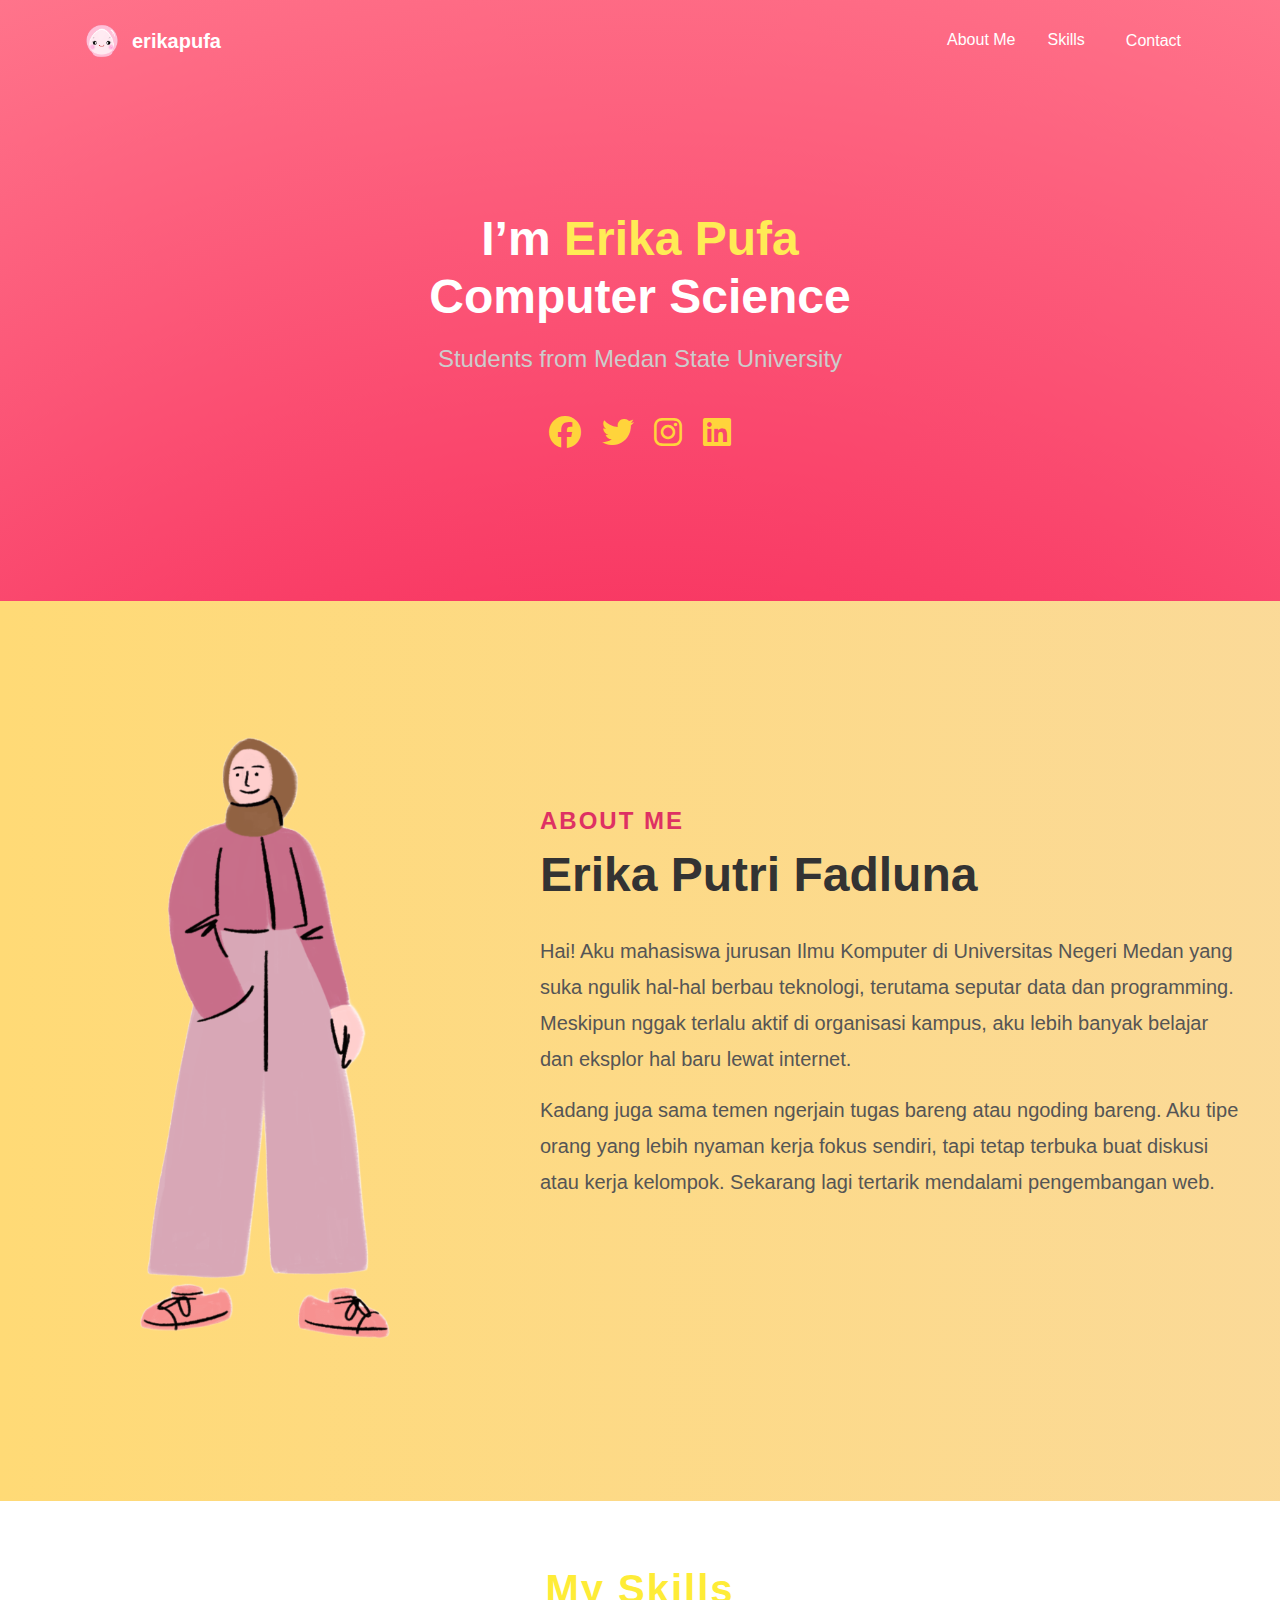
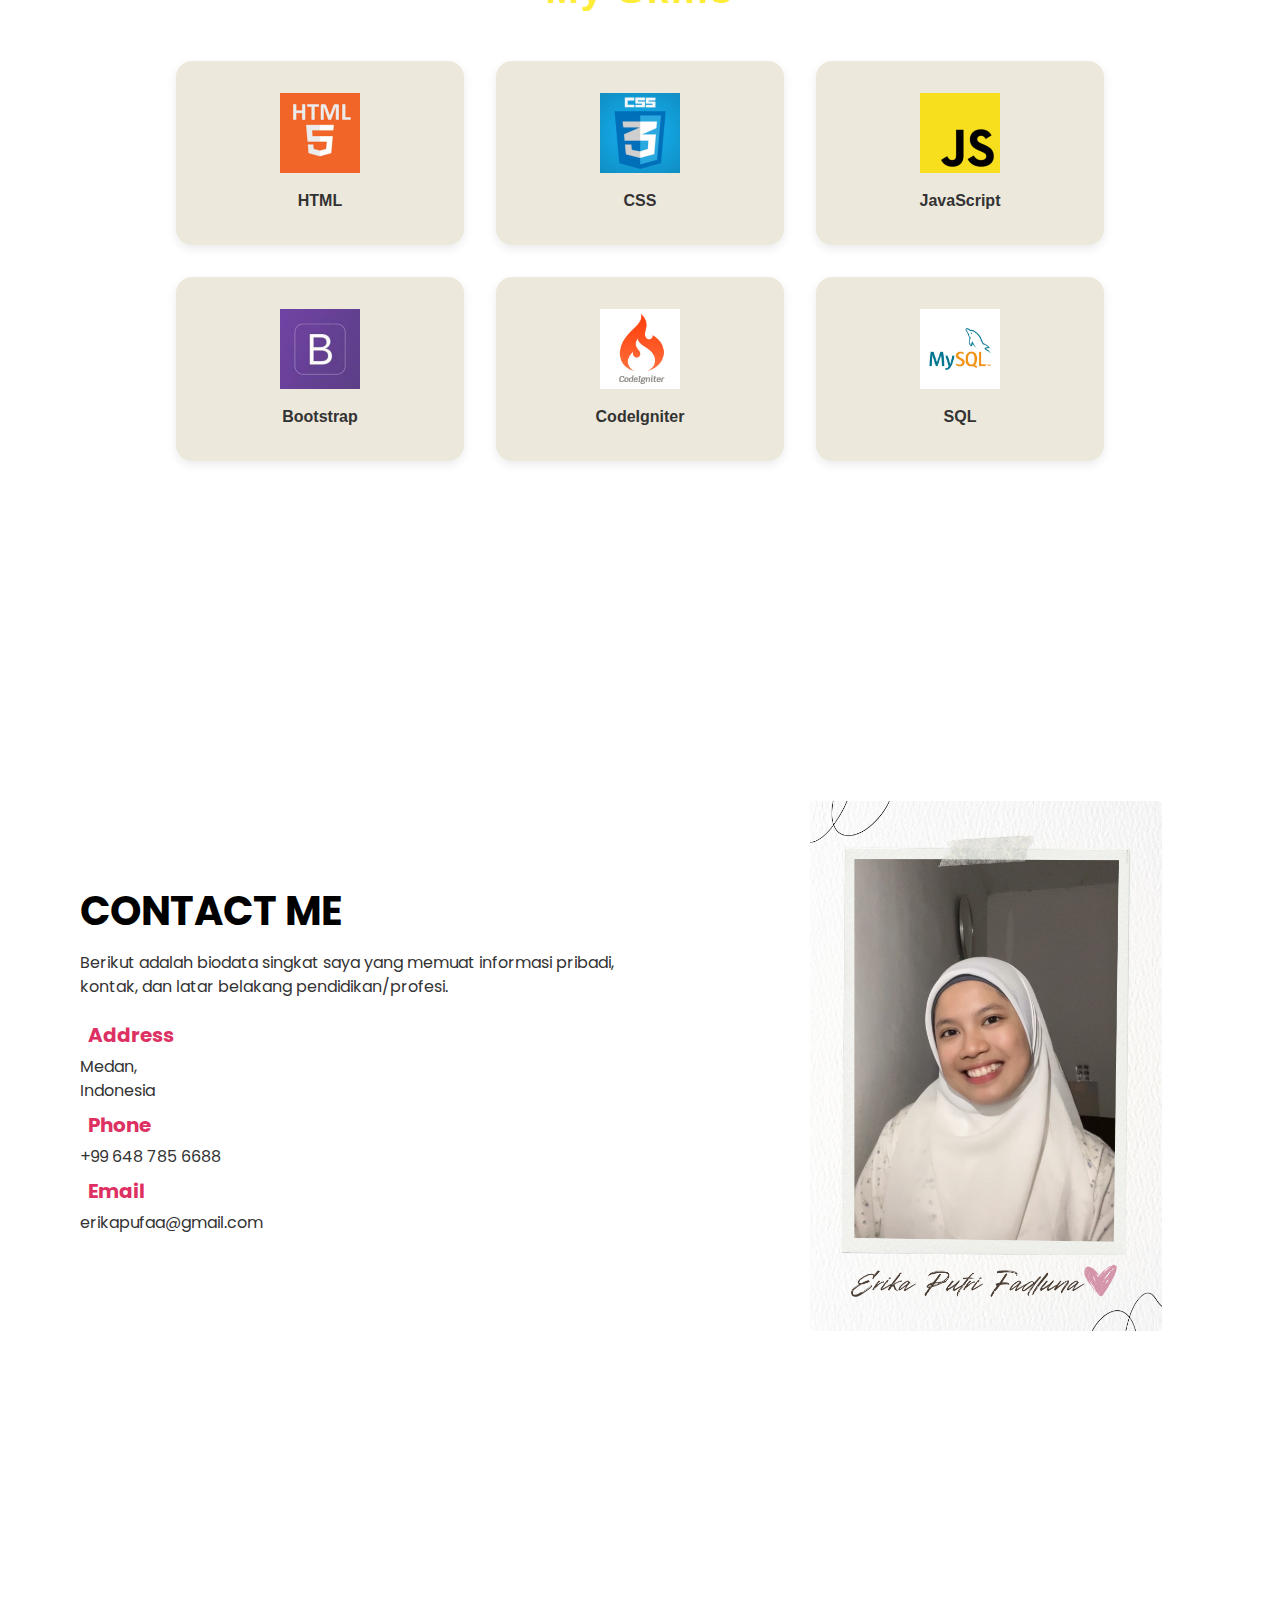
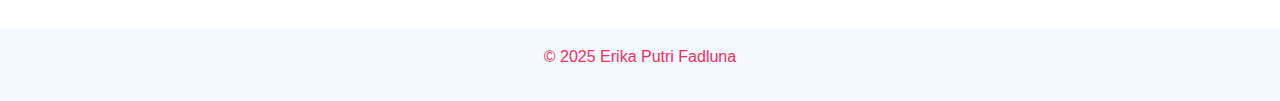
==== index.html @ 7e0f8bf0 "profile" ====
<!DOCTYPE html>
<html lang="id">
  <head>
    <meta charset="UTF-8" />
    <meta name="viewport" content="width=device-width, initial-scale=1.0" />
    <title>Biodata Erika Putri Fadluna</title>
    <!-- Bootstrap CSS -->
    <link
      rel="stylesheet"
      href="https://cdn.jsdelivr.net/npm/bootstrap@5.3.0/dist/css/bootstrap.min.css"
    />
    <!-- Font Awesome CDN -->
    <link
      rel="stylesheet"
      href="https://cdnjs.cloudflare.com/ajax/libs/font-awesome/6.4.0/css/all.min.css"
    />
    <link href="https://fonts.googleapis.com/css2?family=Poppins:wght@300;400;500;600;700&display=swap" rel="stylesheet">
    <link rel="stylesheet" href="/assets/css/style.css" />
    <link rel="stylesheet" href="/assets/css/about.css" />
    <link rel="stylesheet" href="/assets/css/skills.css" />
    <link rel="stylesheet" href="/assets/css/contact.css" />
  </head>
  <body>
    <!-- NAVBAR -->
    <nav class="navbar navbar-expand-lg">
      <div class="container">
        <a class="navbar-brand" href="#">
          <!-- Logo foto di sebelah kiri teks -->
          <img src="/assets/img/logo.png" />
          erikapufa
        </a>
        <button
          class="navbar-toggler text-white"
          type="button"
          data-bs-toggle="collapse"
          data-bs-target="#navbarNav"
          aria-controls="navbarNav"
          aria-expanded="false"
          aria-label="Toggle navigation"
        >
          <span class="navbar-toggler-icon"></span>
        </button>
        <div class="collapse navbar-collapse" id="navbarNav">
          <ul class="navbar-nav ms-auto">
            <li class="nav-item">
              <a class="nav-link" href="#about">About Me</a>
            </li>
            <li class="nav-item">
              <a class="nav-link" href="#skills">Skills</a>
            </li>
            <li class="nav-item">
              <a class="btn btn-contact" href="#contact">Contact</a>
            </li>
          </ul>
        </div>
      </div>
    </nav>
    <!-- END NAVBAR -->

    <!-- HERO SECTION -->
    <section class="hero-section">
      <div class="container">
        <h1>
          I’m <span>Erika Pufa</span> <br />
          Computer Science
        </h1>
        <p class="sub-heading">Students from Medan State University</p>
        <div class="social-icons">
          <!-- Ikon sosial media -->
          <a href="https://facebook.com" target="_blank"
            ><i class="fab fa-facebook" style="color: #ffd43b"></i
          ></a>
          <a href="https://x.com/imikaa18" target="_blank"
            ><i class="fab fa-twitter" style="color: #ffd43b"></i
          ></a>
          <a href="https://www.instagram.com/erikapufa/" target="_blank"
            ><i class="fab fa-instagram" style="color: #ffd43b"></i
          ></a>
          <a href="https://linkedin.com" target="_blank"
            ><i class="fab fa-linkedin" style="color: #ffd43b"></i
          ></a>
        </div>
      </div>
    </section>
    <!-- END HERO SECTION -->

    <!-- About -->

    <!-- Bagian About -->
    <section class="about-section" id="about">
      <div class="about-content">
        <!-- Kolom untuk foto -->
        <div class="profile-wrapper">
          <div class="black-box"></div>
          <img src="/assets/img/me.png" alt="Foto Profil" />
        </div>

        <!-- Kolom untuk teks -->
        <div class="text-content">
          <div class="intro-title">
            <h2>About me</h2>
            <h1>Erika Putri Fadluna</h1>
          </div>
          <div class="content">
            <p>
              Hai! Aku mahasiswa jurusan Ilmu Komputer di Universitas Negeri
              Medan yang suka ngulik hal-hal berbau teknologi, terutama seputar
              data dan programming. Meskipun nggak terlalu aktif di organisasi
              kampus, aku lebih banyak belajar dan eksplor hal baru lewat
              internet.
            </p>
            <p>
              Kadang juga sama temen ngerjain tugas bareng atau ngoding bareng.
              Aku tipe orang yang lebih nyaman kerja fokus sendiri, tapi tetap
              terbuka buat diskusi atau kerja kelompok. Sekarang lagi tertarik
              mendalami pengembangan web.
            </p>
          </div>
        </div>
      </div>
    </section>

    <!-- Skill -->
     <section class="skills-section" id="skills">
    <h2 class="skills-title">My Skills</h2>
    <div class="skills-container">
      <!-- grid ikon -->
      <div class="skills-grid">
  <div class="skill-card">
    <img src="/assets/img/html.png" alt="HTML">
    <div class="skill-info">
      <span class="skill-name">HTML</span>
      <div class="skill-bar"><div class="skill-level" style="width: 95%;"></div></div>
    </div>
  </div>
  <div class="skill-card">
    <img src="/assets/img/css.png" alt="CSS">
    <div class="skill-info">
      <span class="skill-name">CSS</span>
      <div class="skill-bar"><div class="skill-level" style="width: 90%;"></div></div>
    </div>
  </div>
  <div class="skill-card">
    <img src="/assets/img/js.png" alt="JavaScript">
    <div class="skill-info">
      <span class="skill-name">JavaScript</span>
      <div class="skill-bar"><div class="skill-level" style="width: 80%;"></div></div>
    </div>
  </div>
  <div class="skill-card">
    <img src="/assets/img/bs.png" alt="Bootstrap">
    <div class="skill-info">
      <span class="skill-name">Bootstrap</span>
      <div class="skill-bar"><div class="skill-level" style="width: 85%;"></div></div>
    </div>
  </div>
  <div class="skill-card">
    <img src="/assets/img/codeigniter.jpg" alt="CodeIgniter">
    <div class="skill-info">
      <span class="skill-name">CodeIgniter</span>
      <div class="skill-bar"><div class="skill-level" style="width: 75%;"></div></div>
    </div>
  </div>
  <div class="skill-card">
    <img src="/assets/img/sql.jpg" alt="SQL">
    <div class="skill-info">
      <span class="skill-name">SQL</span>
      <div class="skill-bar"><div class="skill-level" style="width: 88%;"></div></div>
    </div>
  </div>
</div>
  </section>

  <!-- Contact -->
       <div class="contact-section" id="contact">
      <div class="row align-items-center">
        <div class="col-md-6">
          <div class="contact-info">
            <h2 class="mb-3">CONTACT ME</h2>
            <p>Berikut adalah biodata singkat saya yang memuat informasi pribadi, kontak, dan latar belakang pendidikan/profesi.</p>

            <div class="mt-4">
              <h5><i class="bi bi-geo-alt-fill me-2"></i> Address</h5>
              <p>Medan,<br />Indonesia</p>
              <h5><i class="bi bi-telephone-fill me-2"></i> Phone</h5>
              <p>+99 648 785 6688</p>

              <h5><i class="bi bi-envelope-fill me-2"></i> Email</h5>
              <p>erikapufaa@gmail.com</p>
            </div>
          </div>
        </div>
        <div class="col-md-6 text-center">
          <img
            src="/assets/img/contact.png"
            alt="Contact Image"
            class="contact-image"
          />
        </div>
      </div>
    </div>

    <!-- FOOTER -->
    <footer>
      <div class="container">
        <p>&copy; 2025 Erika Putri Fadluna</p>
      </div>
    </footer>

    <!-- Bootstrap JS -->
    <script src="https://cdn.jsdelivr.net/npm/bootstrap@5.3.0/dist/js/bootstrap.bundle.min.js"></script>
<script>
  // 0. Matikan scroll restoration otomatis (HTML5 History API)
  if ('scrollRestoration' in history) {
    history.scrollRestoration = 'manual';
  }

  window.addEventListener('load', function() {
    // 1. Deteksi reload
    const perf = window.performance || window.webkitPerformance || window.msPerformance;
    let isReload = false;

    if (perf.getEntriesByType) {
      const nav = perf.getEntriesByType('navigation');
      if (nav.length > 0) {
        isReload = nav[0].type === 'reload';
      }
    }
    if (!isReload && perf.navigation) {
      isReload = perf.navigation.type === perf.navigation.TYPE_RELOAD;
    }

    // 2. Jika reload dan ada hash, hapus hash dan scroll ke atas
    if (isReload && window.location.hash) {
      history.replaceState(
        null,
        document.title,
        window.location.pathname + window.location.search
      );
      // 3. Scroll ke paling atas
      window.scrollTo(0, 0);
    }
  });
</script>
  </body>
</html>
---- assets/css/style.css ----
/* Global Reset */
      * {
        margin: 0;
        padding: 0;
        box-sizing: border-box;
      }
      body {
        font-family: "Segoe UI", Tahoma, Geneva, Verdana, sans-serif;
        background: radial-gradient(circle at center, #de3163, #f72c5b 50%, #ff748b);
        color: #ffffff;
        min-height: 100vh;
        position: relative;
        overflow-x: hidden;
      }
      /* NAVBAR */
      nav.navbar {
        background-color: transparent;
        padding: 1rem 2rem;
      }
      nav.navbar .navbar-brand {
        display: flex;
        align-items: center;
        font-weight: 700;
        color: #fff;
      }
      nav.navbar .navbar-brand img {
        height: 40px; /* Atur ukuran logo sesuai keinginan */
        margin-right: 10px; /* Jarak antara logo dengan teks */
      }
      nav.navbar .nav-link {
        color: #fff;
        margin-right: 1rem;
        transition: color 0.3s;
      }
      nav.navbar .nav-link:hover {
        color: #ddd;
      }
      .btn-contact {
        color: #fff;
        transition: 0.3s;
        padding: 0.5rem 1rem;
      }
      .btn-contact:hover {
        color: #ddd;
      }
      /* HERO SECTION */
      .hero-section {
        text-align: center;
        padding: 4rem 1rem;
        margin-top: 4rem;
        margin-bottom: 5rem;
        animation: fadeIn 1s ease-out;
      }
      .hero-section h1 {
        font-size: 2rem;
        font-weight: 700;
        margin-bottom: 1rem;
      }
      .hero-section h1 span {
        color: #ffeb55;
      }
      .hero-section .sub-heading {
        font-size: 1.2rem;
        color: #ccc;
        margin-bottom: 2rem;
      }
      .hero-section .social-icons {
        margin-top: 2rem;
      }
      .hero-section .social-icons a {
        color: #fff;
        font-size: 2rem;
        margin: 0 0.5rem;
        transition: transform 0.3s, color 0.3s;
      }
      .hero-section .social-icons a:hover {
        transform: scale(1.1);
        color: #ffeb55;
      }
      /* KEYFRAMES ANIMASI */
      @keyframes fadeIn {
        0% {
          opacity: 0;
          transform: translateY(10px);
        }
        100% {
          opacity: 1;
          transform: translateY(0);
        }
      }
      /* RESPONSIVE */
      @media (min-width: 768px) {
        .hero-section h1 {
          font-size: 3rem;
        }
        .hero-section .sub-heading {
          font-size: 1.5rem;
        }
      }
      /* FOOTER */
      footer {
        background-color: #f2f9ff;
        padding: 1rem;
        text-align: center;
        color: #f72c5b;
        position: absolute;
        bottom: 0;
        width: 100%;
      }
---- assets/css/about.css ----
/* Bagian container utama */
.about-section {
  min-height: 100vh;
  padding: 50px 20px; /* Tambah padding sisi agar lebih nyaman di mobile */
  background: linear-gradient(270deg, #ff9a9e, #fad0c4, #f4d9d0, #ffda76);
  background-size: 800% 800%;
  animation: gradientAnimation 15s ease infinite;
  display: flex;
  justify-content: center;
  color: none;
  align-items: center; /* Tambahkan untuk vertikal align */
}

@keyframes gradientAnimation {
  0% {
    background-position: 0% 50%;
  }
  50% {
    background-position: 100% 50%;
  }
  100% {
    background-position: 0% 50%;
  }
}

.about-content {
  display: flex;
  align-items: center;
  gap: 50px;
  flex-wrap: wrap;
  max-width: 1200px;
  width: 100%;
  margin: auto;
}

/* Kolom foto */
.profile-wrapper {
  flex: 1;
  max-width: 400px;

  margin: auto;
  padding: 10px;
  border-radius: 12px;
}

.profile-wrapper img {
  width: 100%;
  height: auto;
  display: block;
}

/* Kolom teks */
.text-content {
  flex: 2;
  max-width: 700px;
  margin-bottom: 5rem;
}

.intro-title h2 {
  font-size: 24px;
  font-weight: bold;
  text-transform: uppercase;
  color: #de3163;
  margin-bottom: 10px;
  letter-spacing: 2px;
}

.intro-title h1 {
  font-size: 48px;
  font-weight: 700;
  margin-bottom: 30px;
  color: #333;
}

.content {
  font-size: 20px;
  color: #555;
  line-height: 1.8;
}

.content p {
  margin-bottom: 15px;
}

.wave-decoration {
  width: 60px;
  height: 3px;
  background-color: #ccc;
  margin-top: 20px;
  background-image: linear-gradient(to right, #ccc 33%, transparent 33%),
    linear-gradient(to right, #ccc 33%, transparent 33%);
  background-size: 6px 3px;
  background-repeat: repeat-x;
}

/* Responsivitas */
@media (max-width: 768px) {
  .about-content {
    flex-direction: column;
    text-align: center;
    gap: 30px;
  }

  .profile-wrapper {
    max-width: 300px; /* Supaya nggak terlalu besar di layar kecil */
    width: 100%;
  }

  .profile-wrapper img {
    width: 100%;
    height: auto;
    display: block;
    margin: 0 auto;
  }

  .text-content {
    margin-bottom: 2rem;
    padding: 0 10px;
  }

  .intro-title h1 {
    font-size: 32px;
  }

  .intro-title h2 {
    font-size: 18px;
  }

  .content {
    font-size: 15px;
  }
}
---- assets/css/skills.css ----
:root {
  --card-bg: #fefefe;
  --accent: #ffeb55;
  --bg-dark: #222;
  --text-dark: #333;
  --text-muted: #666;
}

body {
  margin: 0;
  font-family: 'Segoe UI', Tahoma, Geneva, Verdana, sans-serif;
  background-color: #fff;
}

.skills-section {
  min-height: 100vh;
  padding: 4rem 1rem;
  text-align: center;
  background-color: white;
   color: var(--text-dark);
}

.skills-title {
  font-size: 2.5rem;
  margin-bottom: 3rem;
  letter-spacing: 2px;
  font-weight: bold;
  color: #FEEC37;
}

.skills-container {
  display: flex;
  justify-content: center;
  flex-wrap: wrap;
  gap: 2rem;
}

.skills-grid {
  display: grid;
  grid-template-columns: repeat(3, 1fr);
  grid-template-rows: repeat(2, auto);
  gap: 2rem;
  max-width: 960px;
  width: 100%;
  padding: 0 1rem;
}

.skill-card {
  background: #EDE8DC;
  border-radius: 1rem;
  padding: 2rem 1.5rem;
  display: flex;
  flex-direction: column;
  align-items: center;
  transition: transform 0.3s ease, box-shadow 0.3s ease;
  box-shadow: 0 4px 10px rgba(0, 0, 0, 0.08);
  cursor: pointer;
}

.skill-card:hover {
  transform: translateY(-5px);
  box-shadow: 0 8px 20px rgba(0, 0, 0, 0.15);
}

.skill-card img {
  width: 80px;
  height: auto;
  margin-bottom: 1rem;
}

.skill-info {
  text-align: center;
  width: 100%;
  position: relative;
}

.skill-name {
  font-weight: 600;
  font-size: 1rem;
  color: var(--text-dark);
  margin-bottom: 0.5rem;
}

/* Removed skill-bar and skill-percent related styles */

/* Responsive */
@media (max-width: 768px) {
  .skills-grid {
    grid-template-columns: repeat(2, 1fr);
  }
}

@media (max-width: 480px) {
  .skills-grid {
    grid-template-columns: 1fr;
  }

  .skill-card {
    padding: 1.5rem;
  }

  .skills-title {
    font-size: 2rem;
  }
}
---- assets/css/contact.css ----
/* === Desktop (default) === */
.contact-section {
  background-color: white;
  min-height: 100vh;
  font-family: "Poppins", sans-serif;
  color: var(--text-dark);
  padding-left: 5rem;
  padding-bottom: 5rem;
}
.contact-info h2 {
  color: black;
  font-weight: bold;
  font-size: 2.5rem;
}
.contact-info h5 {
  color: #de3163;
  font-weight: bold;
  font-size: 1.25rem;
}
.contact-info p {
  margin-bottom: 10px;
  font-size: 1rem;
}
.contact-image {
  max-width: 60%;
  border-radius: 5px;
}

/* === Tablet & Mobile (≤768px) === */
@media (max-width: 768px) {
  .contact-section {
    padding-left: 2rem;
    padding-right: 2rem;
    padding-bottom: 3rem;
  }
  .contact-info h2 {
    font-size: 2rem;
    text-align: center;
  }
  .contact-info h5 {
    font-size: 1.1rem;
  }
  .contact-info p {
    font-size: 0.95rem;
  }
  .contact-image {
    max-width: 80%;
    margin: 2rem auto 0;
    display: block;
  }
}

/* === Ponsel Kecil (≤576px) === */
@media (max-width: 576px) {
  .contact-section {
    padding-left: 1rem;
    padding-right: 1rem;
    padding-bottom: 2rem;
  }
  .contact-info h2 {
    font-size: 1.75rem;
  }
  .contact-info h5 {
    font-size: 1rem;
  }
  .contact-info p {
    font-size: 0.9rem;
  }
  .contact-image {
    max-width: 100%;
  }
}
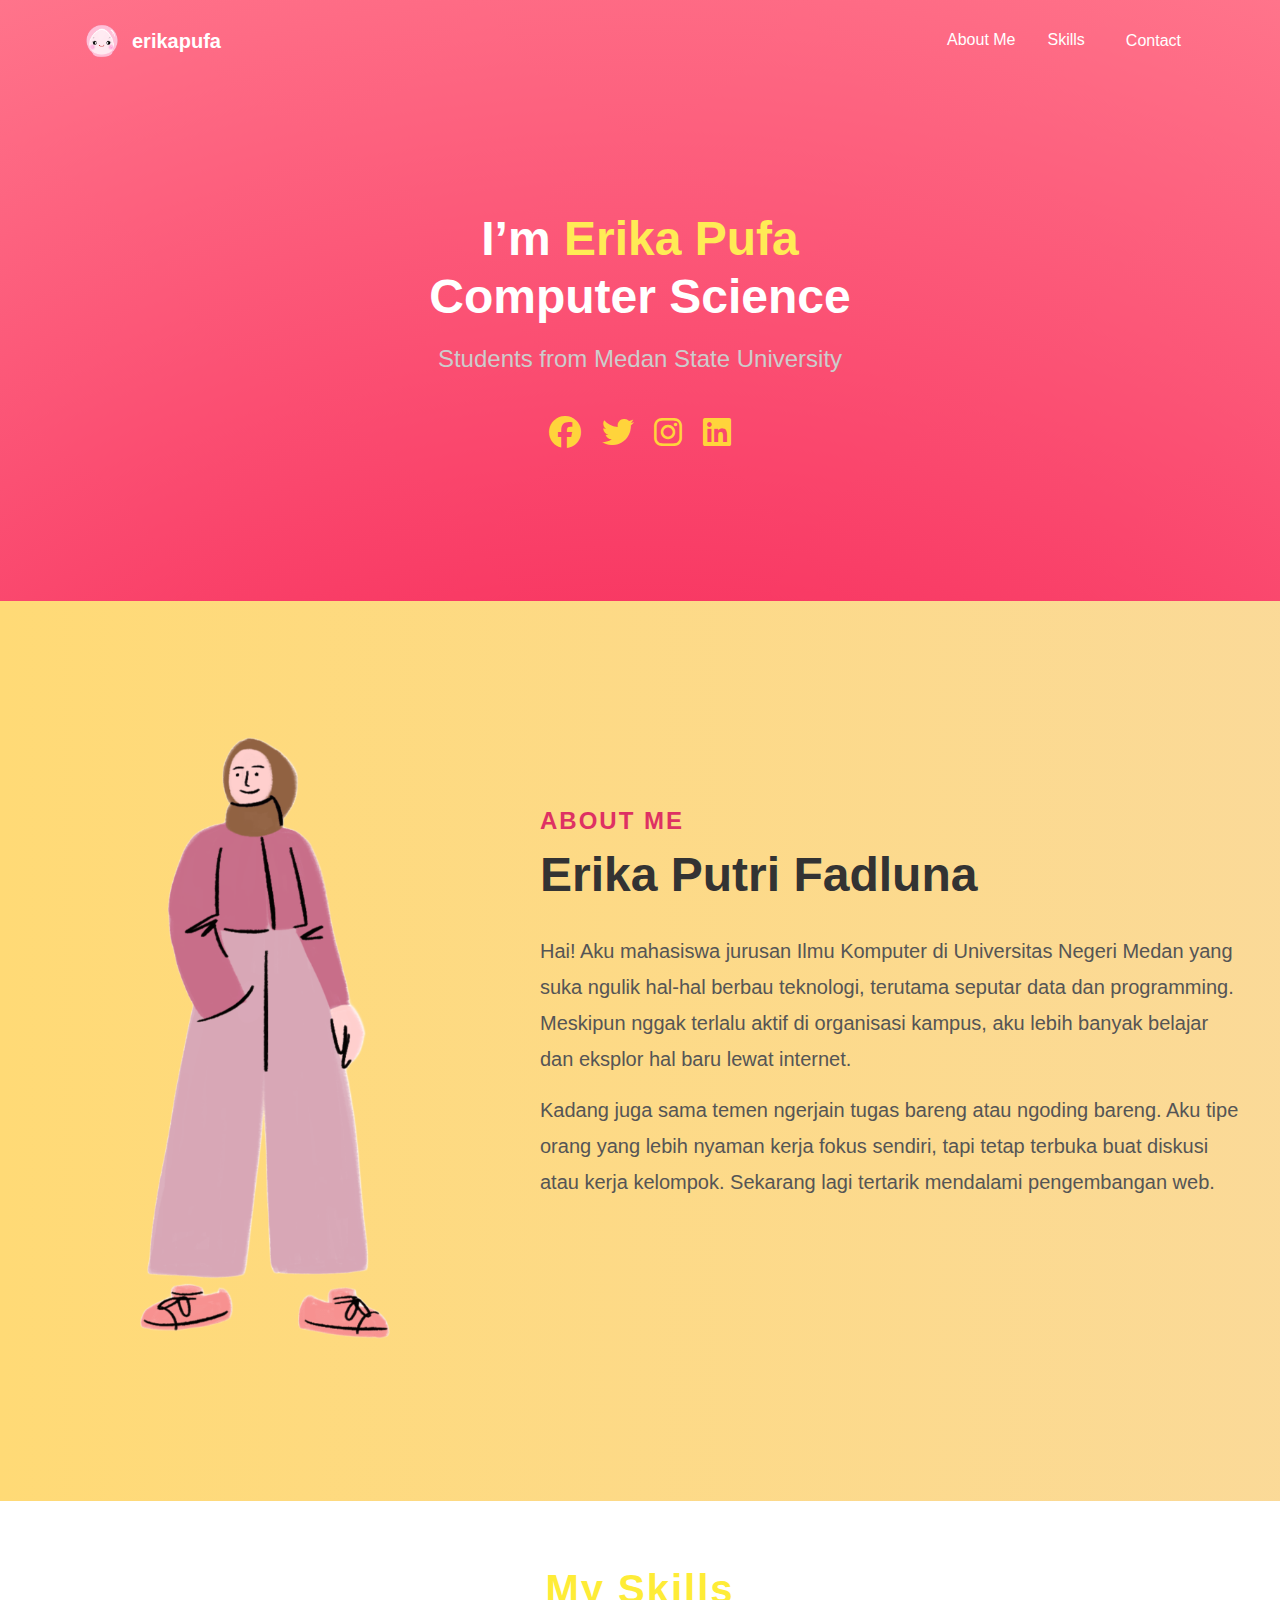
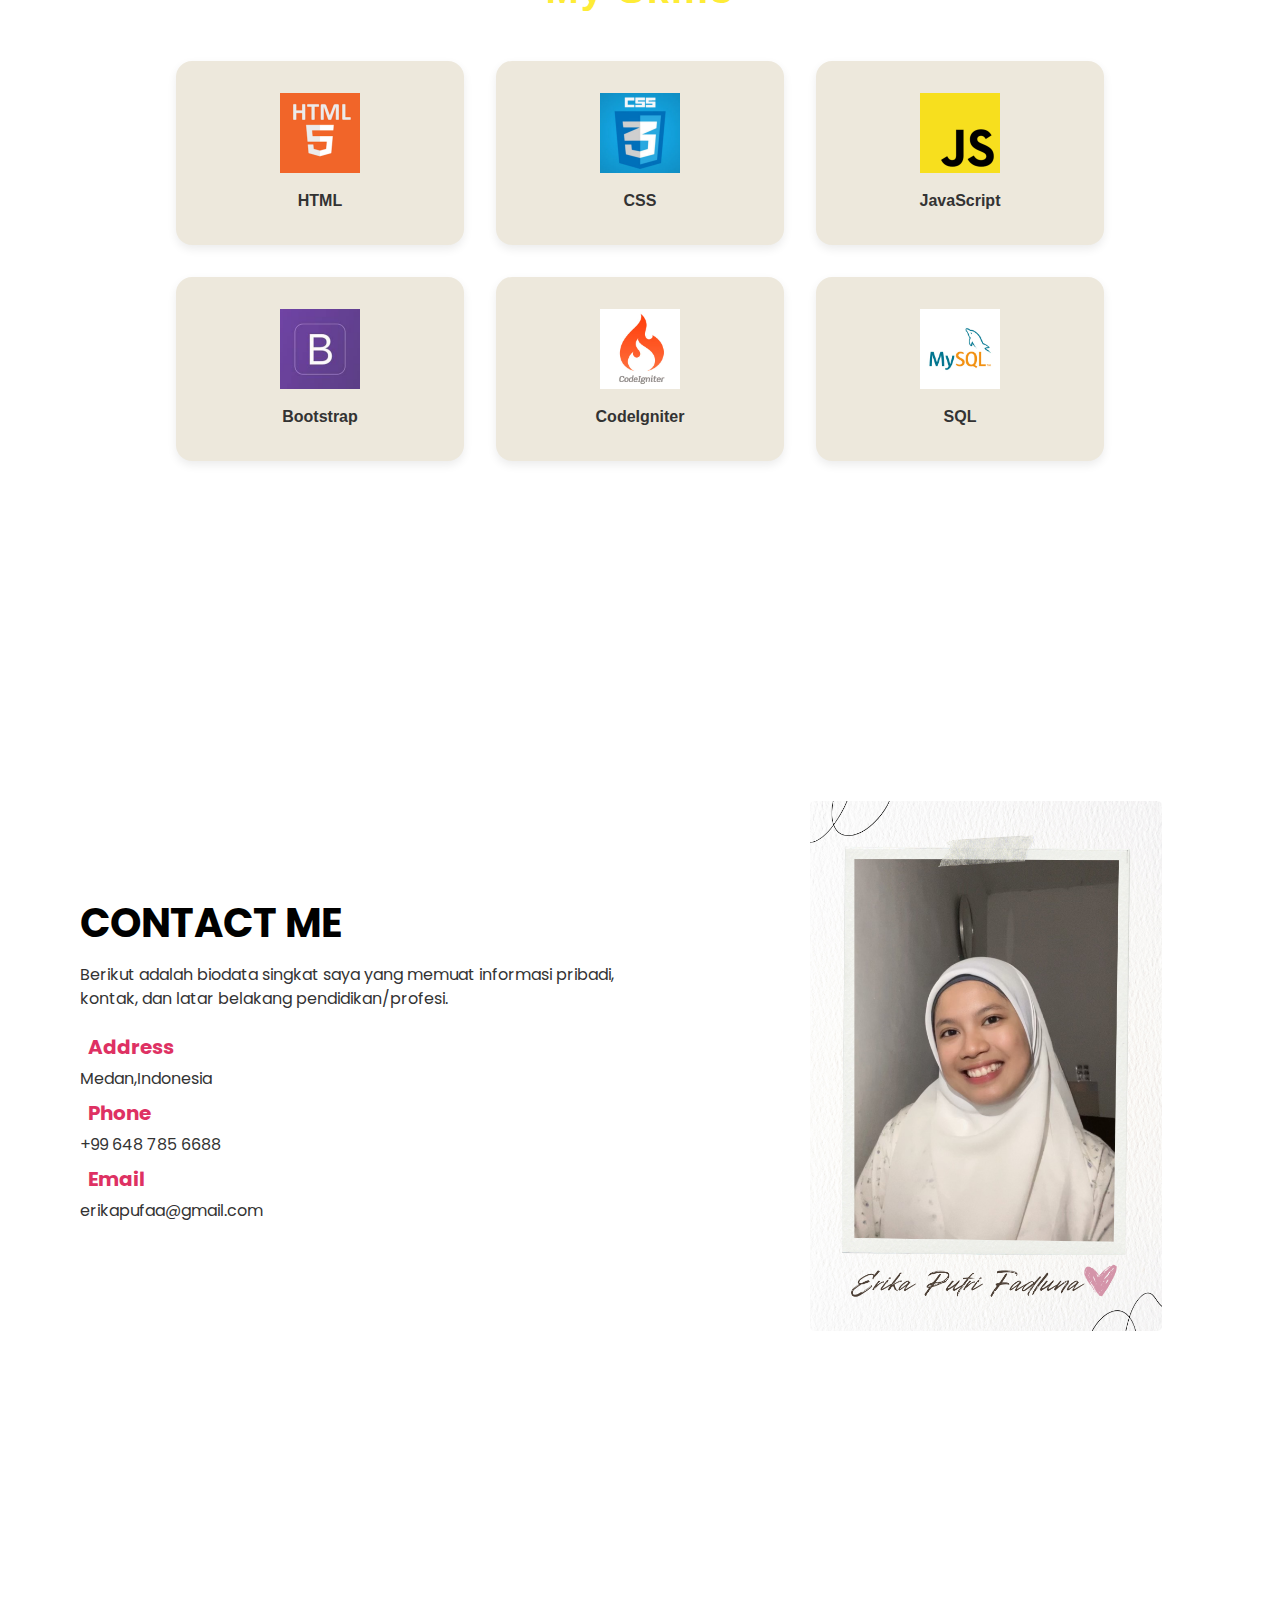
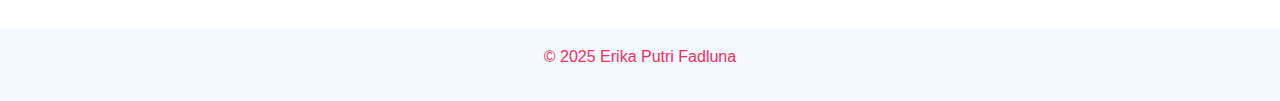
==== commit 9d04ecbe: "contact" ====
--- a/index.html
+++ b/index.html
@@ -15,10 +15,10 @@
       href="https://cdnjs.cloudflare.com/ajax/libs/font-awesome/6.4.0/css/all.min.css"
     />
     <link href="https://fonts.googleapis.com/css2?family=Poppins:wght@300;400;500;600;700&display=swap" rel="stylesheet">
-    <link rel="stylesheet" href="/assets/css/style.css" />
-    <link rel="stylesheet" href="/assets/css/about.css" />
-    <link rel="stylesheet" href="/assets/css/skills.css" />
-    <link rel="stylesheet" href="/assets/css/contact.css" />
+    <link rel="stylesheet" href="assets/css/style.css" />
+    <link rel="stylesheet" href="assets/css/about.css" />
+    <link rel="stylesheet" href="assets/css/skills.css" />
+    <link rel="stylesheet" href="assets/css/contact.css" />
   </head>
   <body>
     <!-- NAVBAR -->
@@ -26,7 +26,7 @@
       <div class="container">
         <a class="navbar-brand" href="#">
           <!-- Logo foto di sebelah kiri teks -->
-          <img src="/assets/img/logo.png" />
+          <img src="assets/img/logo.png" />
           erikapufa
         </a>
         <button
@@ -92,7 +92,7 @@
         <!-- Kolom untuk foto -->
         <div class="profile-wrapper">
           <div class="black-box"></div>
-          <img src="/assets/img/me.png" alt="Foto Profil" />
+          <img src="assets/img/me.png" alt="Foto Profil" />
         </div>
 
         <!-- Kolom untuk teks -->
@@ -127,42 +127,42 @@
       <!-- grid ikon -->
       <div class="skills-grid">
   <div class="skill-card">
-    <img src="/assets/img/html.png" alt="HTML">
+    <img src="assets/img/html.png" alt="HTML">
     <div class="skill-info">
       <span class="skill-name">HTML</span>
       <div class="skill-bar"><div class="skill-level" style="width: 95%;"></div></div>
     </div>
   </div>
   <div class="skill-card">
-    <img src="/assets/img/css.png" alt="CSS">
+    <img src="assets/img/css.png" alt="CSS">
     <div class="skill-info">
       <span class="skill-name">CSS</span>
       <div class="skill-bar"><div class="skill-level" style="width: 90%;"></div></div>
     </div>
   </div>
   <div class="skill-card">
-    <img src="/assets/img/js.png" alt="JavaScript">
+    <img src="assets/img/js.png" alt="JavaScript">
     <div class="skill-info">
       <span class="skill-name">JavaScript</span>
       <div class="skill-bar"><div class="skill-level" style="width: 80%;"></div></div>
     </div>
   </div>
   <div class="skill-card">
-    <img src="/assets/img/bs.png" alt="Bootstrap">
+    <img src="assets/img/bs.png" alt="Bootstrap">
     <div class="skill-info">
       <span class="skill-name">Bootstrap</span>
       <div class="skill-bar"><div class="skill-level" style="width: 85%;"></div></div>
     </div>
   </div>
   <div class="skill-card">
-    <img src="/assets/img/codeigniter.jpg" alt="CodeIgniter">
+    <img src="assets/img/codeigniter.jpg" alt="CodeIgniter">
     <div class="skill-info">
       <span class="skill-name">CodeIgniter</span>
       <div class="skill-bar"><div class="skill-level" style="width: 75%;"></div></div>
     </div>
   </div>
   <div class="skill-card">
-    <img src="/assets/img/sql.jpg" alt="SQL">
+    <img src="assets/img/sql.jpg" alt="SQL">
     <div class="skill-info">
       <span class="skill-name">SQL</span>
       <div class="skill-bar"><div class="skill-level" style="width: 88%;"></div></div>
@@ -181,7 +181,7 @@
 
             <div class="mt-4">
               <h5><i class="bi bi-geo-alt-fill me-2"></i> Address</h5>
-              <p>Medan,<br />Indonesia</p>
+              <p>Medan,Indonesia</p>
               <h5><i class="bi bi-telephone-fill me-2"></i> Phone</h5>
               <p>+99 648 785 6688</p>
 
@@ -192,7 +192,7 @@
         </div>
         <div class="col-md-6 text-center">
           <img
-            src="/assets/img/contact.png"
+            src="assets/img/contact.png"
             alt="Contact Image"
             class="contact-image"
           />
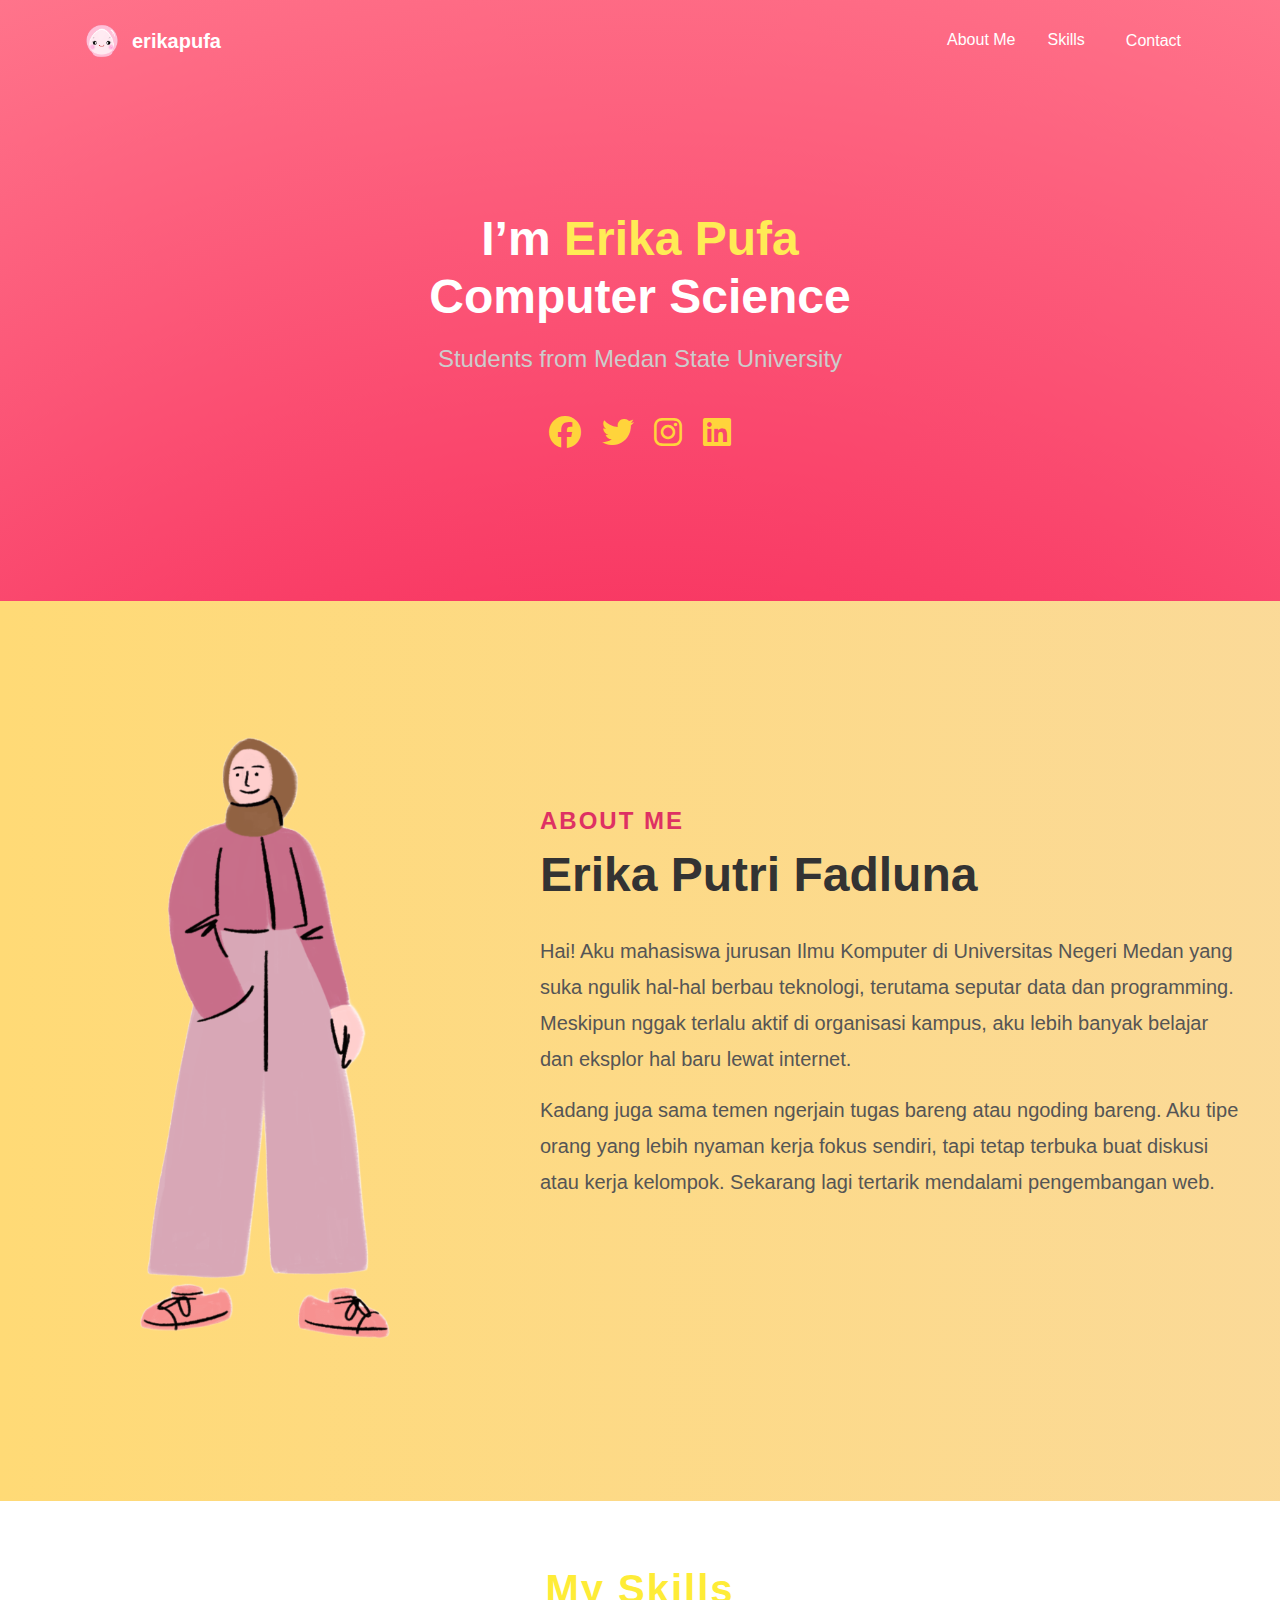
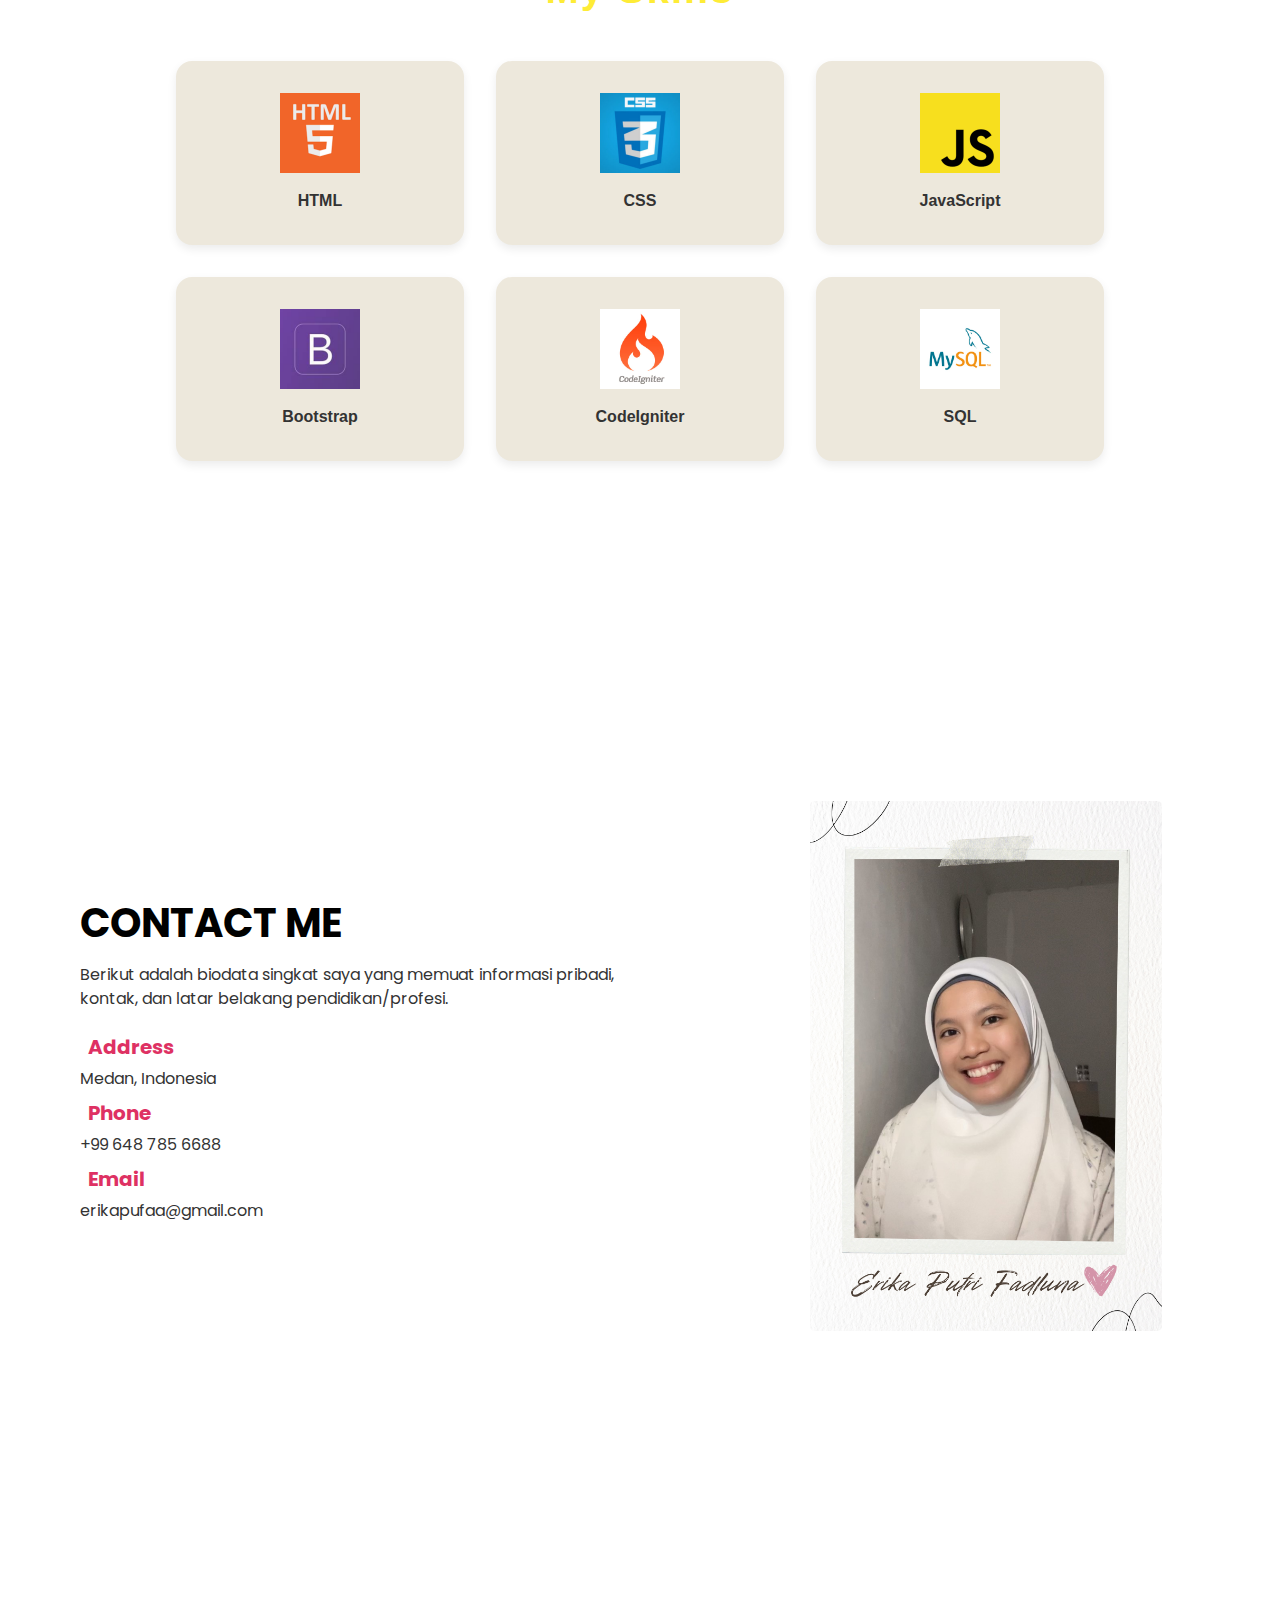
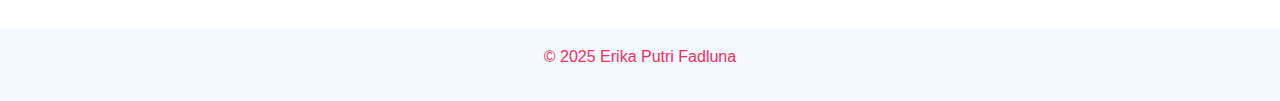
==== commit 38f7f5ef: "perbaharuan kontak" ====
--- a/index.html
+++ b/index.html
@@ -181,7 +181,7 @@
 
             <div class="mt-4">
               <h5><i class="bi bi-geo-alt-fill me-2"></i> Address</h5>
-              <p>Medan,Indonesia</p>
+              <p>Medan, Indonesia</p>
               <h5><i class="bi bi-telephone-fill me-2"></i> Phone</h5>
               <p>+99 648 785 6688</p>
 
